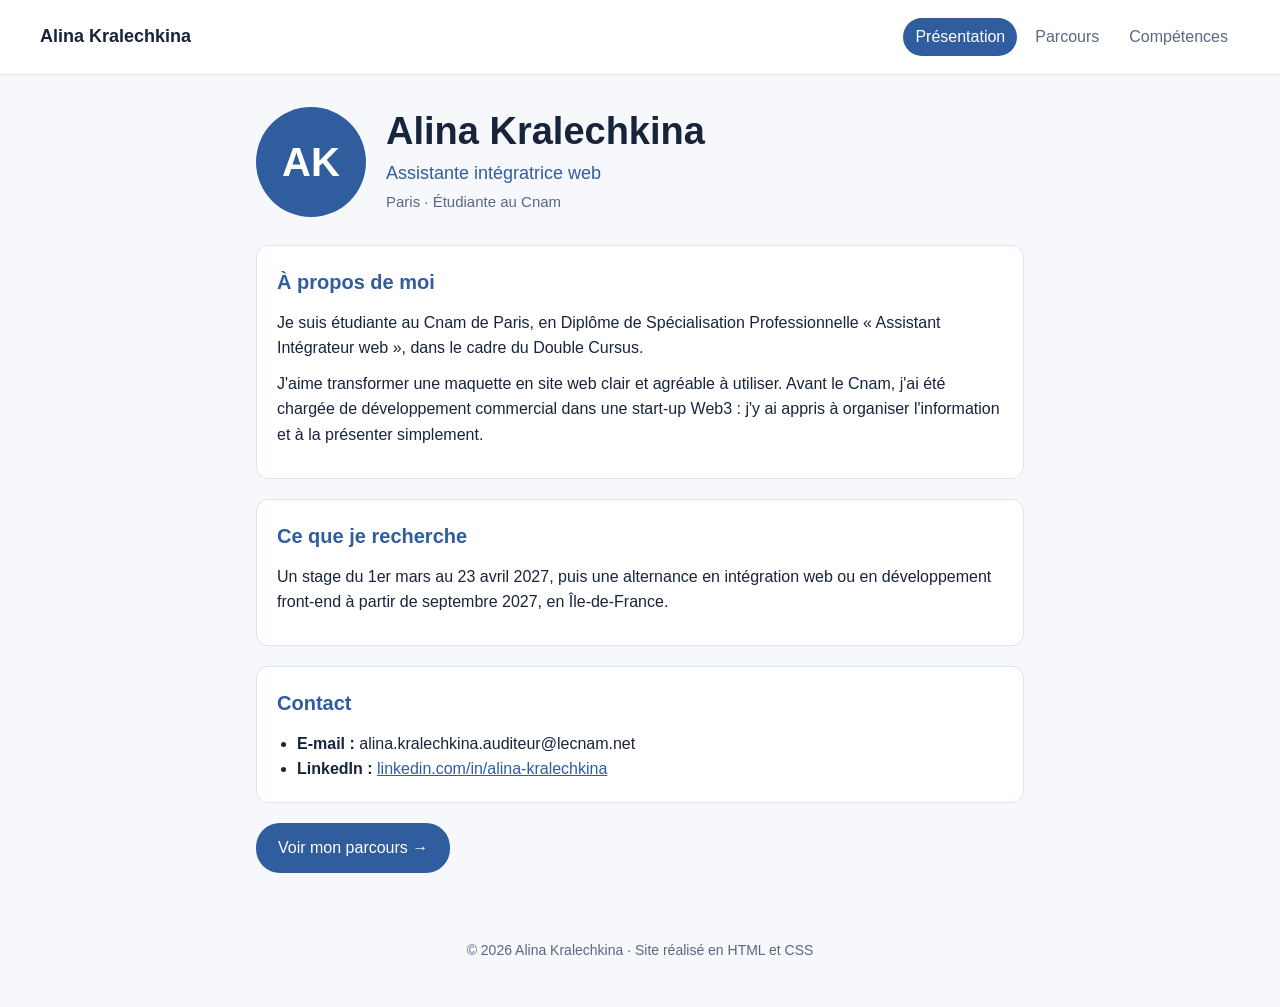
==== projets/site-cv/index.html @ 6ff64b3b "Add files via upload" ====
<!DOCTYPE html>
<html lang="fr">
<head>
    <meta charset="UTF-8">
    <!-- Обязательно для телефона: страница подстраивается под ширину экрана -->
    <meta name="viewport" content="width=device-width, initial-scale=1.0">
    <title>Alina Kralechkina · Présentation</title>
    <link rel="stylesheet" href="style.css">
</head>
<body>

    <!-- Шапка: одна и та же на всех трёх страницах -->
    <header class="entete">
        <a class="logo" href="index.html">Alina Kralechkina</a>
        <nav class="menu">
            <!-- class="actif" подсвечивает страницу, на которой мы находимся -->
            <a class="actif" href="index.html">Présentation</a>
            <a href="parcours.html">Parcours</a>
            <a href="competences.html">Compétences</a>
        </nav>
    </header>

    <main class="contenu">

        <!-- Главный блок страницы -->
        <section class="intro">
            <!-- Круг с инициалами вместо фото -->
            <div class="initiales">AK</div>
            <div>
                <h1>Alina Kralechkina</h1>
                <p class="poste">Assistante intégratrice web</p>
                <p class="lieu">Paris · Étudiante au Cnam</p>
            </div>
        </section>

        <section class="bloc">
            <h2>À propos de moi</h2>
            <p>Je suis étudiante au Cnam de Paris, en Diplôme de Spécialisation Professionnelle « Assistant Intégrateur web », dans le cadre du Double Cursus.</p>
            <p>J'aime transformer une maquette en site web clair et agréable à utiliser. Avant le Cnam, j'ai été chargée de développement commercial dans une start-up Web3 : j'y ai appris à organiser l'information et à la présenter simplement.</p>
        </section>

        <section class="bloc">
            <h2>Ce que je recherche</h2>
            <p>Un stage du 1er mars au 23 avril 2027, puis une alternance en intégration web ou en développement front-end à partir de septembre 2027, en Île-de-France.</p>
        </section>

        <section class="bloc">
            <h2>Contact</h2>
            <ul class="liste-contact">
                <li><strong>E-mail :</strong> alina.kralechkina.auditeur@lecnam.net</li>
                <li><strong>LinkedIn :</strong> <a href="https://www.linkedin.com/in/alina-kralechkina" target="_blank">linkedin.com/in/alina-kralechkina</a></li>
            </ul>
        </section>

        <!-- Кнопка ведёт на следующую страницу -->
        <a class="bouton" href="parcours.html">Voir mon parcours →</a>

    </main>

    <footer class="pied">
        <p>© 2026 Alina Kralechkina · Site réalisé en HTML et CSS</p>
    </footer>

</body>
</html>
---- projets/site-cv/style.css ----
/* ================================================
   Site CV · Alina Kralechkina
   Один файл стилей для всех трёх страниц
   ================================================ */

/* ----- 1. Основа ----- */

/* padding и border считаются внутри ширины блока */
* {
    box-sizing: border-box;
}

body {
    margin: 0;                      /* убираем отступ браузера */
    background: #f6f8fc;            /* светлый серо-голубой фон */
    color: #18243a;                 /* тёмно-синий текст */
    font-family: Arial, sans-serif; /* простой шрифт без засечек */
    font-size: 16px;
    line-height: 1.6;               /* расстояние между строками */
}

/* Ссылки синие */
a {
    color: #2f5d9e;
}

/* ----- 2. Шапка с меню ----- */

.entete {
    background: #ffffff;
    border-bottom: 1px solid #dbe3f0;  /* тонкая линия снизу */
    padding: 16px;
    display: flex;                     /* логотип и меню в одну строку */
    flex-wrap: wrap;                   /* если не помещается — переносим */
    justify-content: space-between;    /* логотип слева, меню справа */
    align-items: center;               /* выравнивание по центру по высоте */
    gap: 12px;                         /* расстояние между ними */
}

.logo {
    font-weight: bold;
    font-size: 18px;
    color: #18243a;
    text-decoration: none;             /* убираем подчёркивание */
}

.menu {
    display: flex;                     /* пункты меню в строку */
    gap: 6px;
}

.menu a {
    text-decoration: none;
    color: #5a6780;                    /* серые пункты */
    padding: 6px 12px;
    border-radius: 20px;               /* скруглённые "таблетки" */
}

/* Пункт текущей страницы: синий фон */
.menu a.actif {
    background: #2f5d9e;
    color: #ffffff;
}

/* ----- 3. Основное содержимое ----- */

.contenu {
    max-width: 800px;                  /* не шире 800px на большом экране */
    margin: 0 auto;                    /* по центру */
    padding: 32px 16px;                /* 16px — отступ от краёв телефона */
}

h1 {
    font-size: 30px;
    line-height: 1.2;
    margin: 0 0 20px;
}

h2 {
    font-size: 20px;
    color: #2f5d9e;
    margin: 0 0 12px;
}

h3 {
    font-size: 17px;
    margin: 0;
}

/* Белая карточка-раздел */
.bloc {
    background: #ffffff;
    border: 1px solid #dbe3f0;
    border-radius: 12px;
    padding: 20px;
    margin-bottom: 20px;               /* отступ до следующего блока */
}

.bloc p {
    margin: 0 0 10px;
}

/* ----- 4. Главная страница ----- */

/* Блок с инициалами и именем */
.intro {
    display: flex;
    align-items: center;
    gap: 20px;
    margin-bottom: 28px;
}

/* Круг с буквами AK */
.initiales {
    width: 90px;
    height: 90px;
    border-radius: 50%;                /* 50% = идеальный круг */
    background: #2f5d9e;
    color: #ffffff;
    font-size: 32px;
    font-weight: bold;
    display: flex;                     /* чтобы поставить буквы в центр */
    justify-content: center;           /* по горизонтали */
    align-items: center;               /* по вертикали */
    flex-shrink: 0;                    /* круг не сжимается на телефоне */
}

.intro h1 {
    margin: 0;
}

.poste {
    margin: 4px 0 0;
    font-size: 18px;
    color: #2f5d9e;
}

.lieu {
    margin: 2px 0 0;
    color: #5a6780;
    font-size: 15px;
}

.liste-contact {
    margin: 0;
    padding-left: 20px;
}

/* Кнопка "Voir mon parcours" */
.bouton {
    display: inline-block;             /* ссылка ведёт себя как кнопка */
    background: #2f5d9e;
    color: #ffffff;
    text-decoration: none;
    padding: 12px 22px;
    border-radius: 24px;
}

/* При наведении мыши кнопка темнеет */
.bouton:hover {
    background: #1f4478;
}

/* ----- 5. Страница "Parcours" ----- */

/* Одна запись: даты + описание */
.etape {
    padding: 14px 0;
    border-top: 1px dashed #dbe3f0;    /* пунктир между записями */
}

.etape .dates {
    margin: 0 0 4px;
    color: #5a6780;
    font-size: 14px;
    font-weight: bold;
}

.etape ul {
    margin: 8px 0 0;
    padding-left: 20px;
}

/* ----- 6. Страница "Compétences" ----- */

.grille {
    display: grid;
    grid-template-columns: 1fr;        /* телефон: 1 колонка */
    gap: 20px;
    margin-bottom: 28px;
}

.carte {
    background: #ffffff;
    border: 1px solid #dbe3f0;
    border-radius: 12px;
    padding: 20px;
}

.carte p {
    margin: 0;
}

/* Навык в виде "таблетки" */
.pastille {
    display: inline-block;
    background: #e6eef9;               /* светло-голубой фон */
    color: #2f5d9e;
    padding: 4px 12px;
    border-radius: 20px;
    margin: 0 6px 8px 0;               /* отступ справа и снизу */
    font-size: 15px;
}

/* ----- 7. Подвал ----- */

.pied {
    text-align: center;
    color: #5a6780;
    font-size: 14px;
    padding: 20px 16px 32px;
}

/* ----- 8. Компьютер: экран от 700px ----- */
@media (min-width: 700px) {

    .entete {
        padding: 18px 40px;            /* больше отступы по бокам */
    }

    h1 {
        font-size: 38px;
    }

    .initiales {
        width: 110px;
        height: 110px;
        font-size: 40px;
    }

    /* Даты слева, описание справа */
    .etape {
        display: grid;
        grid-template-columns: 170px 1fr;
        gap: 20px;
    }

    /* Карточки навыков в 2 колонки */
    .grille {
        grid-template-columns: 1fr 1fr;
    }
}
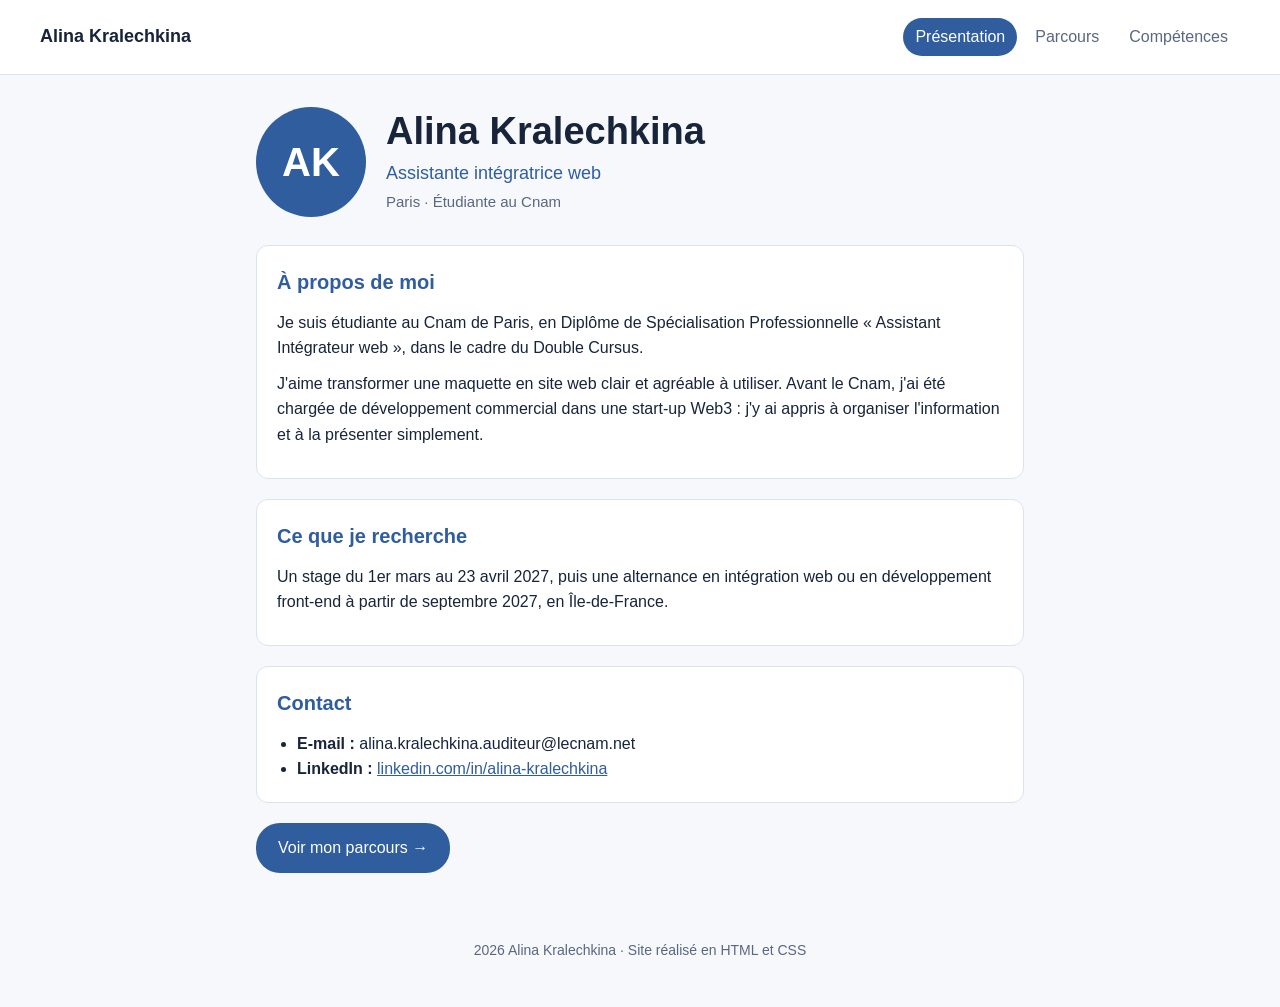
==== commit 4119e056: "Update footer copyright text format" ====
--- a/projets/site-cv/index.html
+++ b/projets/site-cv/index.html
@@ -2,18 +2,18 @@
 <html lang="fr">
 <head>
     <meta charset="UTF-8">
-    <!-- Обязательно для телефона: страница подстраивается под ширину экрана -->
+    
     <meta name="viewport" content="width=device-width, initial-scale=1.0">
     <title>Alina Kralechkina · Présentation</title>
     <link rel="stylesheet" href="style.css">
 </head>
 <body>
 
-    <!-- Шапка: одна и та же на всех трёх страницах -->
+ 
     <header class="entete">
         <a class="logo" href="index.html">Alina Kralechkina</a>
         <nav class="menu">
-            <!-- class="actif" подсвечивает страницу, на которой мы находимся -->
+            
             <a class="actif" href="index.html">Présentation</a>
             <a href="parcours.html">Parcours</a>
             <a href="competences.html">Compétences</a>
@@ -22,9 +22,9 @@
 
     <main class="contenu">
 
-        <!-- Главный блок страницы -->
+      
         <section class="intro">
-            <!-- Круг с инициалами вместо фото -->
+      
             <div class="initiales">AK</div>
             <div>
                 <h1>Alina Kralechkina</h1>
@@ -52,13 +52,13 @@
             </ul>
         </section>
 
-        <!-- Кнопка ведёт на следующую страницу -->
+    
         <a class="bouton" href="parcours.html">Voir mon parcours →</a>
 
     </main>
 
     <footer class="pied">
-        <p>© 2026 Alina Kralechkina · Site réalisé en HTML et CSS</p>
+        <p>2026 Alina Kralechkina · Site réalisé en HTML et CSS</p>
     </footer>
 
 </body>
